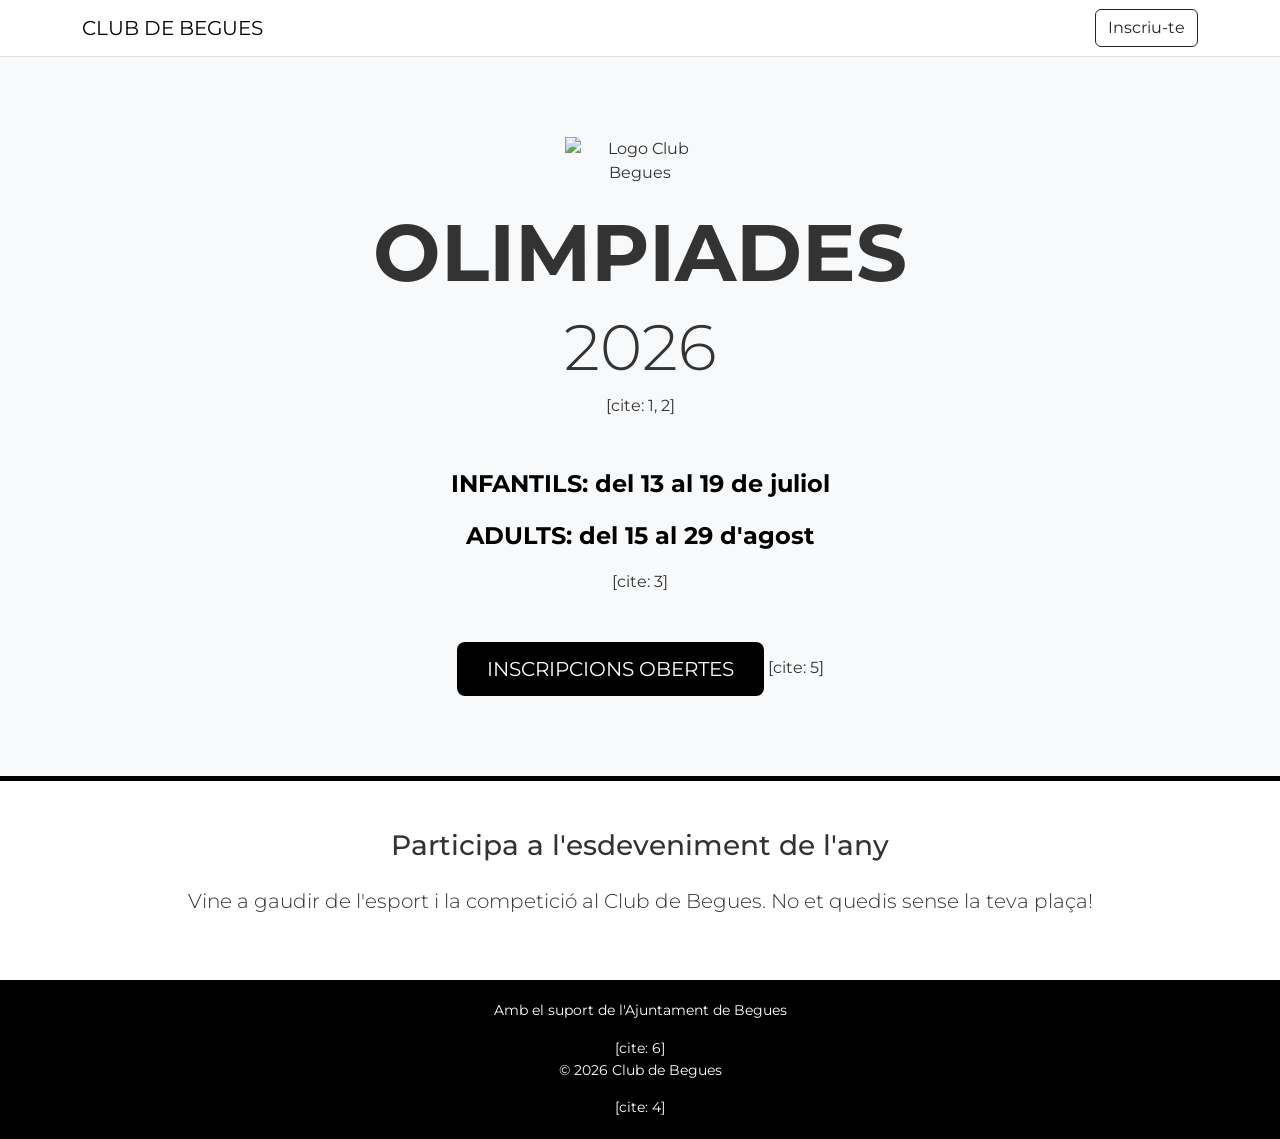
==== index.html @ 3ad5bae1 "index i inscripcions" ====
<!DOCTYPE html>
<html lang="ca">
<head>
    <meta charset="UTF-8">
    <meta name="viewport" content="width=device-width, initial-scale=1.0">
    <title>Olimpíades 2026 - Club de Begues</title>
    <link href="https://cdn.jsdelivr.net/npm/bootstrap@5.3.0/dist/css/bootstrap.min.css" rel="stylesheet">
    <link href="https://fonts.googleapis.com/css2?family=Montserrat:wght@400;700&display=swap" rel="stylesheet">
    <style>
        body { font-family: 'Montserrat', sans-serif; color: #333; }
        .navbar { background-color: #fff; border-bottom: 1px solid #ddd; }
        .hero-section { 
            padding: 80px 0; 
            text-align: center; 
            background: #f8f9fa;
            border-bottom: 5px solid #000;
        }
        .logo-cartel { max-width: 150px; margin-bottom: 20px; }
        .event-date { font-size: 1.5rem; font-weight: bold; color: #000; }
        .btn-primary { background-color: #000; border: none; padding: 12px 30px; }
        .btn-primary:hover { background-color: #333; }
        footer { background: #000; color: #fff; padding: 20px 0; font-size: 0.9rem; }
    </style>
</head>
<body>

    <nav class="navbar navbar-expand-lg navbar-light sticky-top">
        <div class="container">
            <a class="navbar-brand" href="index.html">CLUB DE BEGUES</a>
            <div class="ms-auto">
                <a href="inscripcions.html" class="btn btn-outline-dark">Inscriu-te</a>
            </div>
        </div>
    </nav>

    <section class="hero-section">
        <div class="container">
            <img src="https://www.clubdebegues.cat/wp-content/uploads/2021/05/logo-club-begues.png" alt="Logo Club Begues" class="logo-cartel">
            <h1 class="display-1 fw-bold">OLIMPIADES</h1>
            <h2 class="display-3">2026</h2> [cite: 1, 2]
            <div class="my-5">
                <p class="event-date">INFANTILS: del 13 al 19 de juliol</p>
                <p class="event-date">ADULTS: del 15 al 29 d'agost</p> [cite: 3]
            </div>
            <a href="inscripcions.html" class="btn btn-primary btn-lg">INSCRIPCIONS OBERTES</a> [cite: 5]
        </div>
    </section>

    <section class="py-5">
        <div class="container text-center">
            <h3 class="mb-4">Participa a l'esdeveniment de l'any</h3>
            <p class="lead">Vine a gaudir de l'esport i la competició al Club de Begues. No et quedis sense la teva plaça!</p>
        </div>
    </section>

    <footer>
        <div class="container text-center">
            <p>Amb el suport de l'Ajuntament de Begues</p> [cite: 6]
            <p>&copy; 2026 Club de Begues</p> [cite: 4]
        </div>
    </footer>

    <script src="https://cdn.jsdelivr.net/npm/bootstrap@5.3.0/dist/js/bootstrap.bundle.min.js"></script>
</body>
</html>
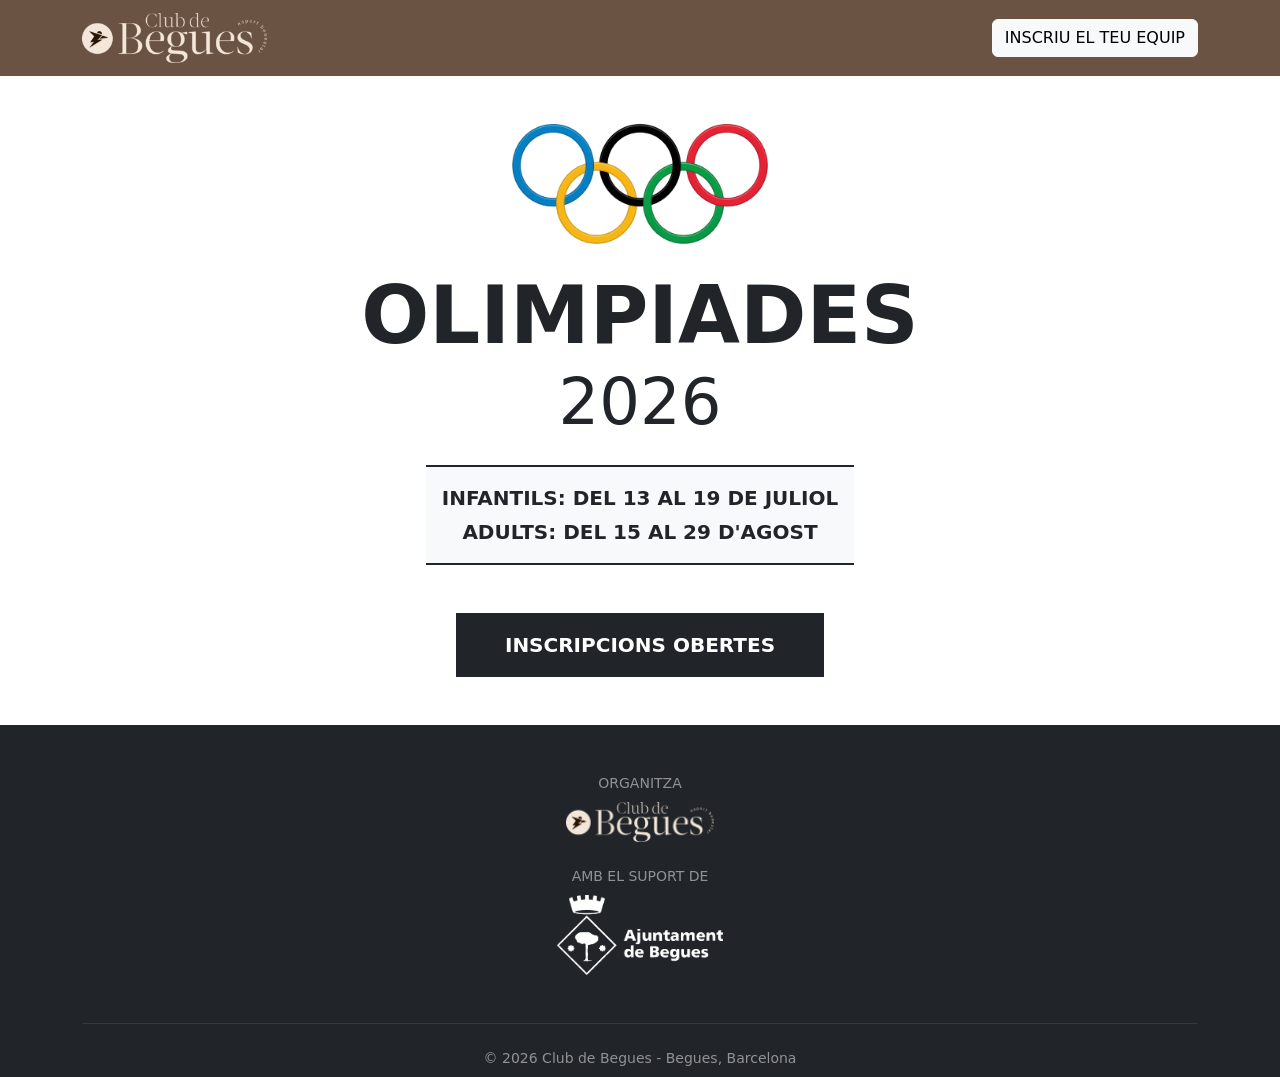
==== commit 5efe1c19: "pagina acabada" ====
--- a/index.html
+++ b/index.html
@@ -5,61 +5,49 @@
     <meta name="viewport" content="width=device-width, initial-scale=1.0">
     <title>Olimpíades 2026 - Club de Begues</title>
     <link href="https://cdn.jsdelivr.net/npm/bootstrap@5.3.0/dist/css/bootstrap.min.css" rel="stylesheet">
-    <link href="https://fonts.googleapis.com/css2?family=Montserrat:wght@400;700&display=swap" rel="stylesheet">
-    <style>
-        body { font-family: 'Montserrat', sans-serif; color: #333; }
-        .navbar { background-color: #fff; border-bottom: 1px solid #ddd; }
-        .hero-section { 
-            padding: 80px 0; 
-            text-align: center; 
-            background: #f8f9fa;
-            border-bottom: 5px solid #000;
-        }
-        .logo-cartel { max-width: 150px; margin-bottom: 20px; }
-        .event-date { font-size: 1.5rem; font-weight: bold; color: #000; }
-        .btn-primary { background-color: #000; border: none; padding: 12px 30px; }
-        .btn-primary:hover { background-color: #333; }
-        footer { background: #000; color: #fff; padding: 20px 0; font-size: 0.9rem; }
-    </style>
+    <link rel="stylesheet" href="https://cdnjs.cloudflare.com/ajax/libs/font-awesome/6.0.0/css/all.min.css">
 </head>
 <body>
 
-    <nav class="navbar navbar-expand-lg navbar-light sticky-top">
+    <nav class="navbar navbar-expand-lg navbar-dark sticky-top" style="background-color: #6B5344;">
         <div class="container">
-            <a class="navbar-brand" href="index.html">CLUB DE BEGUES</a>
+            <a class="navbar-brand" href="index.html">
+                <img src="img/logo_club.png" alt="Club de Begues" height="50">
+            </a>
             <div class="ms-auto">
-                <a href="inscripcions.html" class="btn btn-outline-dark">Inscriu-te</a>
+                <a href="inscripcions.html" class="btn btn-light">INSCRIU EL TEU EQUIP</a>
             </div>
         </div>
     </nav>
 
-    <section class="hero-section">
+    <section class="py-5 text-center bg-white">
         <div class="container">
-            <img src="https://www.clubdebegues.cat/wp-content/uploads/2021/05/logo-club-begues.png" alt="Logo Club Begues" class="logo-cartel">
-            <h1 class="display-1 fw-bold">OLIMPIADES</h1>
-            <h2 class="display-3">2026</h2> [cite: 1, 2]
-            <div class="my-5">
-                <p class="event-date">INFANTILS: del 13 al 19 de juliol</p>
-                <p class="event-date">ADULTS: del 15 al 29 d'agost</p> [cite: 3]
+            <img src="img/aros_olimpicos.png" alt="Aros olímpics" class="mb-4" style="max-height: 120px;">
+
+            <h1 class="display-1 fw-bold mb-0">OLIMPIADES</h1>
+            <h2 class="display-3 fw-normal mb-4">2026</h2>
+
+            <div class="bg-light border-top border-bottom border-dark border-2 p-3 d-inline-block mb-5">
+                <p class="fs-5 fw-bold mb-1 text-uppercase">Infantils: del 13 al 19 de juliol</p>
+                <p class="fs-5 fw-bold mb-0 text-uppercase">Adults: del 15 al 29 d'agost</p>
             </div>
-            <a href="inscripcions.html" class="btn btn-primary btn-lg">INSCRIPCIONS OBERTES</a> [cite: 5]
+
+            <div class="d-block">
+                <a href="inscripcions.html" class="btn btn-dark btn-lg px-5 py-3 fw-bold rounded-0">INSCRIPCIONS OBERTES</a>
+            </div>
         </div>
     </section>
 
-    <section class="py-5">
+    <footer class="bg-dark text-white pt-5 pb-2">
         <div class="container text-center">
-            <h3 class="mb-4">Participa a l'esdeveniment de l'any</h3>
-            <p class="lead">Vine a gaudir de l'esport i la competició al Club de Begues. No et quedis sense la teva plaça!</p>
-        </div>
-    </section>
-
-    <footer>
-        <div class="container text-center">
-            <p>Amb el suport de l'Ajuntament de Begues</p> [cite: 6]
-            <p>&copy; 2026 Club de Begues</p> [cite: 4]
+            <p class="text-white-50 small text-uppercase mb-2">Organitza</p>
+            <img src="img/logo_club.png" alt="Club de Begues" class="mb-4" height="40">
+            <p class="text-white-50 small text-uppercase mb-2">Amb el suport de</p>
+            <img src="img/logo_ajuntament.png" alt="Ajuntament de Begues" class="mb-4" height="80">
+            <hr class="border-secondary my-4">
+            <p class="small text-white-50 mb-0">&copy; 2026 Club de Begues - Begues, Barcelona</p>
         </div>
     </footer>
 
-    <script src="https://cdn.jsdelivr.net/npm/bootstrap@5.3.0/dist/js/bootstrap.bundle.min.js"></script>
 </body>
 </html>
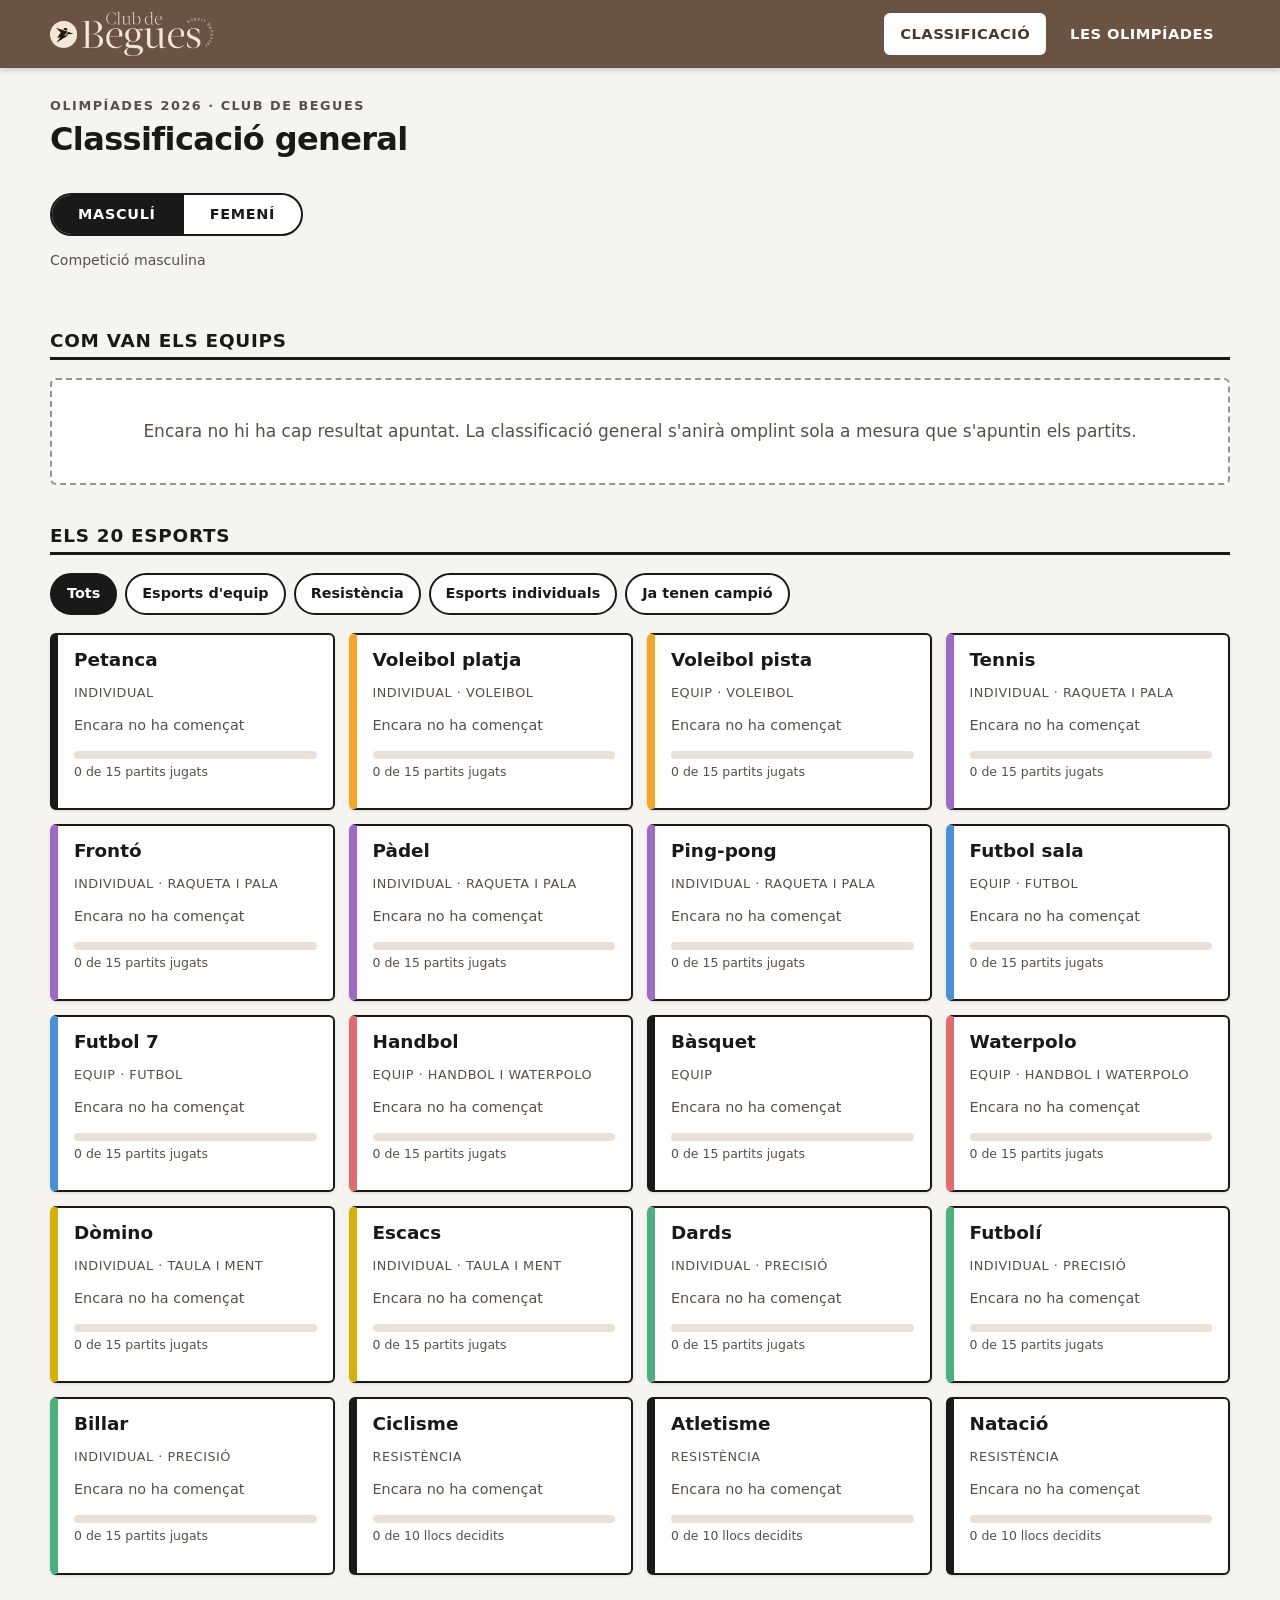
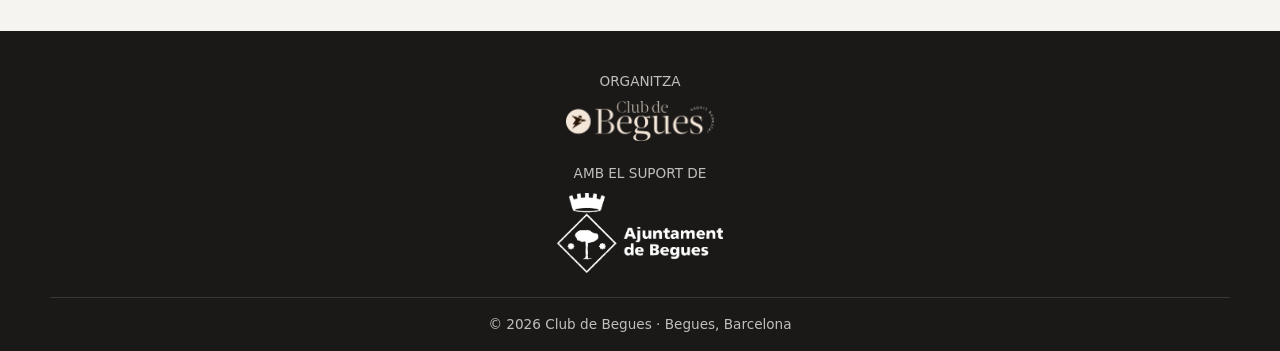
==== commit 3aa897a9: "femeni" ====
--- a/index.html
+++ b/index.html
@@ -3,51 +3,64 @@
 <head>
     <meta charset="UTF-8">
     <meta name="viewport" content="width=device-width, initial-scale=1.0">
-    <title>Olimpíades 2026 - Club de Begues</title>
-    <link href="https://cdn.jsdelivr.net/npm/bootstrap@5.3.0/dist/css/bootstrap.min.css" rel="stylesheet">
-    <link rel="stylesheet" href="https://cdnjs.cloudflare.com/ajax/libs/font-awesome/6.0.0/css/all.min.css">
+    <title>Classificació · Olimpíades 2026 - Club de Begues</title>
+    <meta name="description" content="Classificació general i quadres dels 20 esports de les Olimpíades 2026 del Club de Begues.">
+    <link rel="stylesheet" href="css/estilos.css">
 </head>
 <body>
 
-    <nav class="navbar navbar-expand-lg navbar-dark sticky-top" style="background-color: #6B5344;">
-        <div class="container">
-            <a class="navbar-brand" href="index.html">
-                <img src="img/logo_club.png" alt="Club de Begues" height="50">
-            </a>
-            <div class="ms-auto">
-                <a href="inscripcions.html" class="btn btn-light">INSCRIU EL TEU EQUIP</a>
+    <header class="barra">
+        <div class="contenidor">
+            <a href="index.html"><img src="img/logo_club.png" alt="Club de Begues"></a>
+            <nav>
+                <a href="index.html" aria-current="page">Classificació</a>
+                <a href="portada.html">Les Olimpíades</a>
+            </nav>
+        </div>
+    </header>
+
+    <main class="contenidor">
+
+        <div class="titol-pagina">
+            <p class="sobretitol">Olimpíades 2026 · Club de Begues</p>
+            <h1>Classificació general</h1>
+            <div id="selector"></div>
+            <p id="subtitol" class="nota" style="margin-top:10px"></p>
+        </div>
+
+        <div id="errors" hidden></div>
+
+        <noscript>
+            <div class="avis">
+                <h3>Cal activar el JavaScript</h3>
+                <p>Aquesta pàgina calcula la classificació al mateix navegador. Sense JavaScript no es pot mostrar.</p>
             </div>
-        </div>
-    </nav>
+        </noscript>
 
-    <section class="py-5 text-center bg-white">
-        <div class="container">
-            <img src="img/aros_olimpicos.png" alt="Aros olímpics" class="mb-4" style="max-height: 120px;">
+        <section class="seccio">
+            <h2>Com van els equips</h2>
+            <div id="general"><p class="carregant">Carregant les dades…</p></div>
+        </section>
 
-            <h1 class="display-1 fw-bold mb-0">OLIMPIADES</h1>
-            <h2 class="display-3 fw-normal mb-4">2026</h2>
+        <section class="seccio">
+            <h2>Els 20 esports</h2>
+            <div id="filtres" class="filtres"></div>
+            <div id="reixa" class="reixa"></div>
+        </section>
 
-            <div class="bg-light border-top border-bottom border-dark border-2 p-3 d-inline-block mb-5">
-                <p class="fs-5 fw-bold mb-1 text-uppercase">Infantils: del 13 al 19 de juliol</p>
-                <p class="fs-5 fw-bold mb-0 text-uppercase">Adults: del 15 al 29 d'agost</p>
-            </div>
+    </main>
 
-            <div class="d-block">
-                <a href="inscripcions.html" class="btn btn-dark btn-lg px-5 py-3 fw-bold rounded-0">INSCRIPCIONS OBERTES</a>
-            </div>
-        </div>
-    </section>
-
-    <footer class="bg-dark text-white pt-5 pb-2">
-        <div class="container text-center">
-            <p class="text-white-50 small text-uppercase mb-2">Organitza</p>
-            <img src="img/logo_club.png" alt="Club de Begues" class="mb-4" height="40">
-            <p class="text-white-50 small text-uppercase mb-2">Amb el suport de</p>
-            <img src="img/logo_ajuntament.png" alt="Ajuntament de Begues" class="mb-4" height="80">
-            <hr class="border-secondary my-4">
-            <p class="small text-white-50 mb-0">&copy; 2026 Club de Begues - Begues, Barcelona</p>
+    <footer class="peu">
+        <div class="contenidor">
+            <p>Organitza</p>
+            <img src="img/logo_club.png" alt="Club de Begues" height="40">
+            <p>Amb el suport de</p>
+            <img src="img/logo_ajuntament.png" alt="Ajuntament de Begues" height="80">
+            <hr>
+            <p class="credit">&copy; 2026 Club de Begues · Begues, Barcelona</p>
         </div>
     </footer>
 
+    <script type="module" src="js/general.js"></script>
 </body>
 </html>
--- a/css/estilos.css
+++ b/css/estilos.css
@@ -0,0 +1,463 @@
+/* estilos.css — Olimpíades Club de Begues. CSS propi, sense dependències. */
+
+:root {
+  --marro: #6b5344;
+  --marro-fosc: #4a382d;
+  --fosc: #1b1917;
+  --text: #1b1917;
+  --text-suau: #55504a;
+  --fons: #f6f4f1;
+  --paper: #ffffff;
+  --linia: #d6cec4;
+  --linia-forta: #9c9187;
+  --or: #b8860b;
+  --verd: #1e7d4f;
+  --vermell: #a32c2c;
+  --radi: 6px;
+  --ombra: 0 1px 3px rgba(27, 25, 23, 0.12);
+  --gap-quadre: 34px;
+  --amplada-ronda: 178px;
+}
+
+* { box-sizing: border-box; }
+
+html { -webkit-text-size-adjust: 100%; }
+
+body {
+  margin: 0;
+  background: var(--fons);
+  color: var(--text);
+  font-family: system-ui, -apple-system, "Segoe UI", Roboto, "Helvetica Neue", Arial, sans-serif;
+  font-size: 17px;
+  line-height: 1.5;
+}
+
+h1, h2, h3 { line-height: 1.15; margin: 0 0 0.4em; }
+h1 { font-size: 2rem; letter-spacing: -0.02em; }
+h2 { font-size: 1.4rem; }
+h3 { font-size: 1.05rem; }
+a { color: var(--marro-fosc); }
+
+.contenidor { width: min(1180px, 100% - 32px); margin-inline: auto; }
+
+/* ---------- Capçalera i peu ---------- */
+
+.barra {
+  position: sticky;
+  top: 0;
+  z-index: 20;
+  background: var(--marro);
+  box-shadow: 0 2px 6px rgba(0, 0, 0, 0.18);
+}
+.barra .contenidor {
+  display: flex;
+  align-items: center;
+  gap: 12px;
+  min-height: 68px;
+  flex-wrap: wrap;
+  padding-block: 8px;
+}
+.barra img { height: 44px; display: block; }
+.barra nav { margin-left: auto; display: flex; gap: 8px; flex-wrap: wrap; }
+.barra nav a {
+  color: #fff;
+  text-decoration: none;
+  font-weight: 600;
+  font-size: 0.92rem;
+  text-transform: uppercase;
+  letter-spacing: 0.03em;
+  padding: 8px 14px;
+  border-radius: var(--radi);
+  border: 2px solid transparent;
+}
+.barra nav a:hover { background: rgba(255, 255, 255, 0.14); }
+.barra nav a[aria-current="page"] { background: #fff; color: var(--marro-fosc); }
+
+.peu {
+  margin-top: 56px;
+  background: var(--fosc);
+  color: #fff;
+  text-align: center;
+  padding: 40px 0 16px;
+}
+.peu p { color: rgba(255, 255, 255, 0.72); font-size: 0.85rem; text-transform: uppercase; margin: 0 0 10px; }
+.peu img { display: block; margin: 0 auto 22px; }
+.peu hr { border: 0; border-top: 1px solid #3a3733; margin: 24px 0 16px; }
+.peu .credit { text-transform: none; margin: 0; }
+
+/* ---------- Caps de pàgina ---------- */
+
+.titol-pagina { padding: 28px 0 4px; }
+.titol-pagina .sobretitol {
+  text-transform: uppercase;
+  letter-spacing: 0.12em;
+  font-size: 0.8rem;
+  font-weight: 700;
+  color: var(--text-suau);
+  margin: 0 0 6px;
+}
+
+.seccio { margin-top: 40px; }
+.seccio > h2 {
+  border-bottom: 3px solid var(--fosc);
+  padding-bottom: 6px;
+  margin-bottom: 18px;
+  text-transform: uppercase;
+  font-size: 1.15rem;
+  letter-spacing: 0.04em;
+}
+
+/* ---------- Avisos ---------- */
+
+.avis {
+  border: 2px solid var(--vermell);
+  border-left-width: 8px;
+  background: #fdf3f3;
+  border-radius: var(--radi);
+  padding: 14px 16px;
+  margin: 20px 0;
+}
+.avis h3 { margin: 0 0 6px; font-size: 1rem; color: var(--vermell); }
+.avis ul { margin: 6px 0 0; padding-left: 20px; font-size: 0.92rem; }
+.avis li + li { margin-top: 4px; }
+.avis .ajuda { margin: 10px 0 0; font-size: 0.88rem; color: var(--text-suau); }
+
+.buit {
+  background: var(--paper);
+  border: 2px dashed var(--linia-forta);
+  border-radius: var(--radi);
+  padding: 22px;
+  text-align: center;
+  color: var(--text-suau);
+}
+
+.carregant { padding: 40px 0; text-align: center; color: var(--text-suau); }
+
+/* ---------- Taules ---------- */
+
+.taula-scroll { overflow-x: auto; background: var(--paper); border: 2px solid var(--fosc); border-radius: var(--radi); }
+table { border-collapse: collapse; width: 100%; background: var(--paper); }
+th, td { padding: 10px 12px; text-align: left; border-bottom: 1px solid var(--linia); white-space: nowrap; }
+thead th {
+  background: var(--fosc);
+  color: #fff;
+  font-size: 0.78rem;
+  text-transform: uppercase;
+  letter-spacing: 0.06em;
+  position: sticky;
+  top: 0;
+}
+tbody tr:last-child td { border-bottom: 0; }
+tbody tr:nth-child(even) td { background: #faf8f6; }
+.num { text-align: right; font-variant-numeric: tabular-nums; }
+td.pos { font-weight: 700; width: 1%; color: var(--text-suau); }
+td.punts { font-weight: 700; font-size: 1.05rem; }
+.apagat { color: var(--text-suau); font-weight: 400; }
+
+tr.lider td { background: #fdf6e0 !important; }
+tr.lider td.pos { color: var(--or); }
+tr.lider .nom-equip { font-weight: 800; }
+
+.equip-cel { display: flex; align-items: center; gap: 9px; }
+.punt-color { width: 12px; height: 12px; border-radius: 3px; flex: none; }
+
+/* ---------- Selector de competició ---------- */
+
+.selector {
+  display: inline-flex;
+  border: 2px solid var(--fosc);
+  border-radius: 999px;
+  overflow: hidden;
+  margin: 22px 0 4px;
+  background: var(--paper);
+}
+.selector__opcio {
+  padding: 9px 26px;
+  font-weight: 700;
+  font-size: 0.9rem;
+  text-transform: uppercase;
+  letter-spacing: 0.05em;
+  text-decoration: none;
+  color: var(--fosc);
+}
+.selector__opcio + .selector__opcio { border-left: 2px solid var(--fosc); }
+.selector__opcio:hover { background: #eee9e3; }
+.selector__opcio[aria-current="true"] { background: var(--fosc); color: #fff; }
+
+/* ---------- Jornades de lliga ---------- */
+
+.jornades {
+  display: grid;
+  grid-template-columns: repeat(auto-fill, minmax(240px, 1fr));
+  gap: 16px;
+  align-items: start;
+}
+.jornada h3 {
+  font-size: 0.78rem;
+  text-transform: uppercase;
+  letter-spacing: 0.08em;
+  color: var(--text-suau);
+  margin-bottom: 8px;
+  padding-bottom: 5px;
+  border-bottom: 2px solid var(--linia);
+}
+.jornada .partit + .partit { margin-top: 10px; }
+.jornada .descansa {
+  margin: 10px 0 0;
+  font-size: 0.82rem;
+  color: var(--text-suau);
+  font-style: italic;
+}
+
+/* ---------- Filtres ---------- */
+
+.filtres { display: flex; flex-wrap: wrap; gap: 8px; margin-bottom: 18px; }
+.filtres button {
+  font: inherit;
+  font-size: 0.9rem;
+  font-weight: 600;
+  padding: 8px 15px;
+  border: 2px solid var(--fosc);
+  border-radius: 999px;
+  background: var(--paper);
+  color: var(--fosc);
+  cursor: pointer;
+}
+.filtres button:hover { background: #eee9e3; }
+.filtres button[aria-pressed="true"] { background: var(--fosc); color: #fff; }
+
+/* ---------- Reixa d'esports ---------- */
+
+.reixa {
+  display: grid;
+  grid-template-columns: repeat(auto-fill, minmax(230px, 1fr));
+  gap: 14px;
+}
+.targeta-esport {
+  display: block;
+  position: relative;
+  background: var(--paper);
+  border: 2px solid var(--fosc);
+  border-left: 8px solid var(--accent, var(--fosc));
+  border-radius: var(--radi);
+  padding: 14px 16px;
+  text-decoration: none;
+  color: inherit;
+  box-shadow: var(--ombra);
+}
+.targeta-esport:hover { transform: translateY(-2px); box-shadow: 0 4px 10px rgba(27, 25, 23, 0.18); }
+.targeta-esport h3 { margin: 0 0 2px; font-size: 1.15rem; }
+.targeta-esport .meta { font-size: 0.8rem; color: var(--text-suau); text-transform: uppercase; letter-spacing: 0.04em; }
+.targeta-esport .campio { margin-top: 10px; font-weight: 700; font-size: 0.95rem; }
+.targeta-esport .campio span { color: var(--or); }
+.targeta-esport .sense-campio { margin-top: 10px; font-size: 0.9rem; color: var(--text-suau); }
+
+.progres { margin-top: 12px; }
+.progres .barra-fons { height: 8px; background: #e7e1da; border-radius: 999px; overflow: hidden; }
+.progres .barra-plena { height: 100%; background: var(--accent, var(--fosc)); }
+.progres .xifra { font-size: 0.78rem; color: var(--text-suau); margin-top: 4px; }
+
+/* ---------- Fitxa d'un esport ---------- */
+
+.etiquetes { display: flex; flex-wrap: wrap; gap: 8px; align-items: center; margin-bottom: 6px; }
+.etiqueta {
+  display: inline-block;
+  font-size: 0.78rem;
+  font-weight: 700;
+  text-transform: uppercase;
+  letter-spacing: 0.05em;
+  padding: 4px 10px;
+  border-radius: 999px;
+  border: 2px solid var(--fosc);
+  background: var(--paper);
+}
+.etiqueta--grup { border-color: var(--accent); color: var(--accent-text, var(--fosc)); }
+
+.repartiment { font-size: 0.9rem; color: var(--text-suau); margin: 6px 0 0; }
+.repartiment b { color: var(--text); font-variant-numeric: tabular-nums; }
+
+/* ---------- Quadre ---------- */
+
+.quadre-scroll {
+  overflow-x: auto;
+  padding: 4px 4px 12px;
+  -webkit-overflow-scrolling: touch;
+}
+.quadre {
+  display: flex;
+  gap: var(--gap-quadre);
+  min-width: min-content;
+  align-items: stretch;
+}
+.ronda {
+  flex: 1 1 var(--amplada-ronda);
+  min-width: var(--amplada-ronda);
+  max-width: 250px;
+  display: flex;
+  flex-direction: column;
+}
+.ronda > h3 {
+  text-align: center;
+  font-size: 0.75rem;
+  text-transform: uppercase;
+  letter-spacing: 0.08em;
+  color: var(--text-suau);
+  margin: 0 0 8px;
+  padding-bottom: 6px;
+  border-bottom: 2px solid var(--linia);
+}
+.ronda .caselles { flex: 1; display: flex; flex-direction: column; }
+.casella {
+  flex: 1 0 84px;
+  display: flex;
+  align-items: center;
+  position: relative;
+}
+.casella > .partit { width: 100%; }
+
+/* Connectors del quadre */
+.casella--surt::after,
+.casella--rep::before {
+  content: "";
+  position: absolute;
+  top: 50%;
+  width: calc(var(--gap-quadre) / 2);
+  border-top: 2px solid var(--linia-forta);
+}
+.casella--surt::after { left: 100%; }
+.casella--rep::before { right: 100%; }
+.unio {
+  position: absolute;
+  left: calc(100% + var(--gap-quadre) / 2);
+  top: 50%;
+  height: 100%;
+  border-left: 2px solid var(--linia-forta);
+}
+
+/* Partit */
+.partit {
+  background: var(--paper);
+  border: 2px solid var(--fosc);
+  border-radius: var(--radi);
+  overflow: hidden;
+  box-shadow: var(--ombra);
+}
+.partit .cap {
+  display: flex;
+  justify-content: space-between;
+  align-items: baseline;
+  gap: 8px;
+  background: #efeae4;
+  border-bottom: 2px solid var(--fosc);
+  padding: 3px 8px;
+  font-size: 0.68rem;
+  font-weight: 700;
+  text-transform: uppercase;
+  letter-spacing: 0.06em;
+  color: var(--text-suau);
+}
+.partit .cap .marcador { color: var(--text); letter-spacing: 0; font-size: 0.8rem; }
+.partit .costat {
+  display: flex;
+  justify-content: space-between;
+  align-items: center;
+  gap: 8px;
+  padding: 9px 10px;
+  font-size: 0.95rem;
+}
+.partit .costat + .costat { border-top: 1px solid var(--linia); }
+.partit .costat .nom { overflow: hidden; text-overflow: ellipsis; white-space: nowrap; }
+.partit .costat--guanya { background: #eaf6ef; font-weight: 800; }
+.partit .costat--guanya .nom::after { content: " ✓"; color: var(--verd); }
+.partit .costat--perd { color: var(--text-suau); }
+.partit .costat--incognita .nom { font-style: italic; color: var(--text-suau); font-size: 0.88rem; }
+.partit--bloquejat { border-color: var(--linia-forta); box-shadow: none; }
+.partit--bloquejat .cap { background: #f2efec; border-bottom-color: var(--linia-forta); }
+.partit--pendent .cap::after { content: "pendent"; }
+
+.partits-llocs { display: flex; flex-wrap: wrap; gap: 14px; margin-top: 18px; }
+.partits-llocs > div { flex: 1 1 240px; max-width: 320px; }
+.partits-llocs h3 { font-size: 0.78rem; text-transform: uppercase; letter-spacing: 0.08em; color: var(--text-suau); margin-bottom: 6px; }
+
+.nota { font-size: 0.88rem; color: var(--text-suau); margin: 0 0 14px; }
+
+/* ---------- Portada ---------- */
+
+.portada { background: var(--paper); text-align: center; padding: 56px 0 64px; }
+.portada .aros { max-height: 120px; margin-bottom: 24px; }
+.portada h1 { font-size: clamp(2.8rem, 12vw, 5.5rem); font-weight: 800; margin: 0; letter-spacing: -0.03em; }
+.portada .any { font-size: clamp(2rem, 8vw, 3.6rem); font-weight: 400; margin: 0 0 28px; }
+.portada .dates {
+  display: inline-block;
+  border-top: 2px solid var(--fosc);
+  border-bottom: 2px solid var(--fosc);
+  background: var(--fons);
+  padding: 14px 22px;
+  margin-bottom: 34px;
+}
+.portada .dates p { margin: 0; font-weight: 700; text-transform: uppercase; font-size: 1.05rem; }
+.portada .dates p + p { margin-top: 4px; }
+
+.boto {
+  display: inline-block;
+  background: var(--fosc);
+  color: #fff;
+  text-decoration: none;
+  font-weight: 700;
+  text-transform: uppercase;
+  letter-spacing: 0.05em;
+  padding: 16px 42px;
+  border: 2px solid var(--fosc);
+}
+.boto:hover { background: var(--marro-fosc); border-color: var(--marro-fosc); }
+.boto--clar { background: transparent; color: var(--fosc); }
+.boto--clar:hover { background: var(--fosc); color: #fff; }
+
+.tornar { display: inline-block; margin: 18px 0 0; font-weight: 600; text-decoration: none; }
+.tornar:hover { text-decoration: underline; }
+
+.caixa-info {
+  background: var(--paper);
+  border: 2px solid var(--linia);
+  border-radius: var(--radi);
+  padding: 22px;
+  text-align: center;
+  margin-top: 40px;
+}
+.caixa-info h2 { font-size: 1.15rem; }
+.caixa-info p { margin: 0 auto; max-width: 62ch; }
+
+.duo { display: grid; grid-template-columns: repeat(auto-fit, minmax(260px, 1fr)); gap: 20px; }
+.fitxa {
+  background: var(--paper);
+  border: 2px solid var(--fosc);
+  border-radius: var(--radi);
+  padding: 26px;
+  text-align: center;
+  display: flex;
+  flex-direction: column;
+}
+.fitxa h2 { margin-bottom: 4px; }
+.fitxa .dates-fitxa { color: var(--text-suau); font-weight: 600; }
+.fitxa .boto { margin-top: auto; }
+
+/* ---------- Mòbil ---------- */
+
+@media (max-width: 640px) {
+  body { font-size: 16px; }
+  :root { --gap-quadre: 26px; --amplada-ronda: 158px; }
+  .contenidor { width: calc(100% - 24px); }
+  h1 { font-size: 1.65rem; }
+  .barra .contenidor { min-height: 60px; }
+  .barra img { height: 38px; }
+  .barra nav a { padding: 7px 11px; font-size: 0.82rem; }
+  th, td { padding: 9px 10px; font-size: 0.92rem; }
+  .quadre-scroll { margin-inline: -12px; padding-inline: 12px; }
+  .taula-scroll { border-radius: 0; }
+}
+
+@media print {
+  .barra, .filtres, .peu, .tornar { display: none; }
+  body { background: #fff; }
+  .quadre-scroll { overflow: visible; }
+}
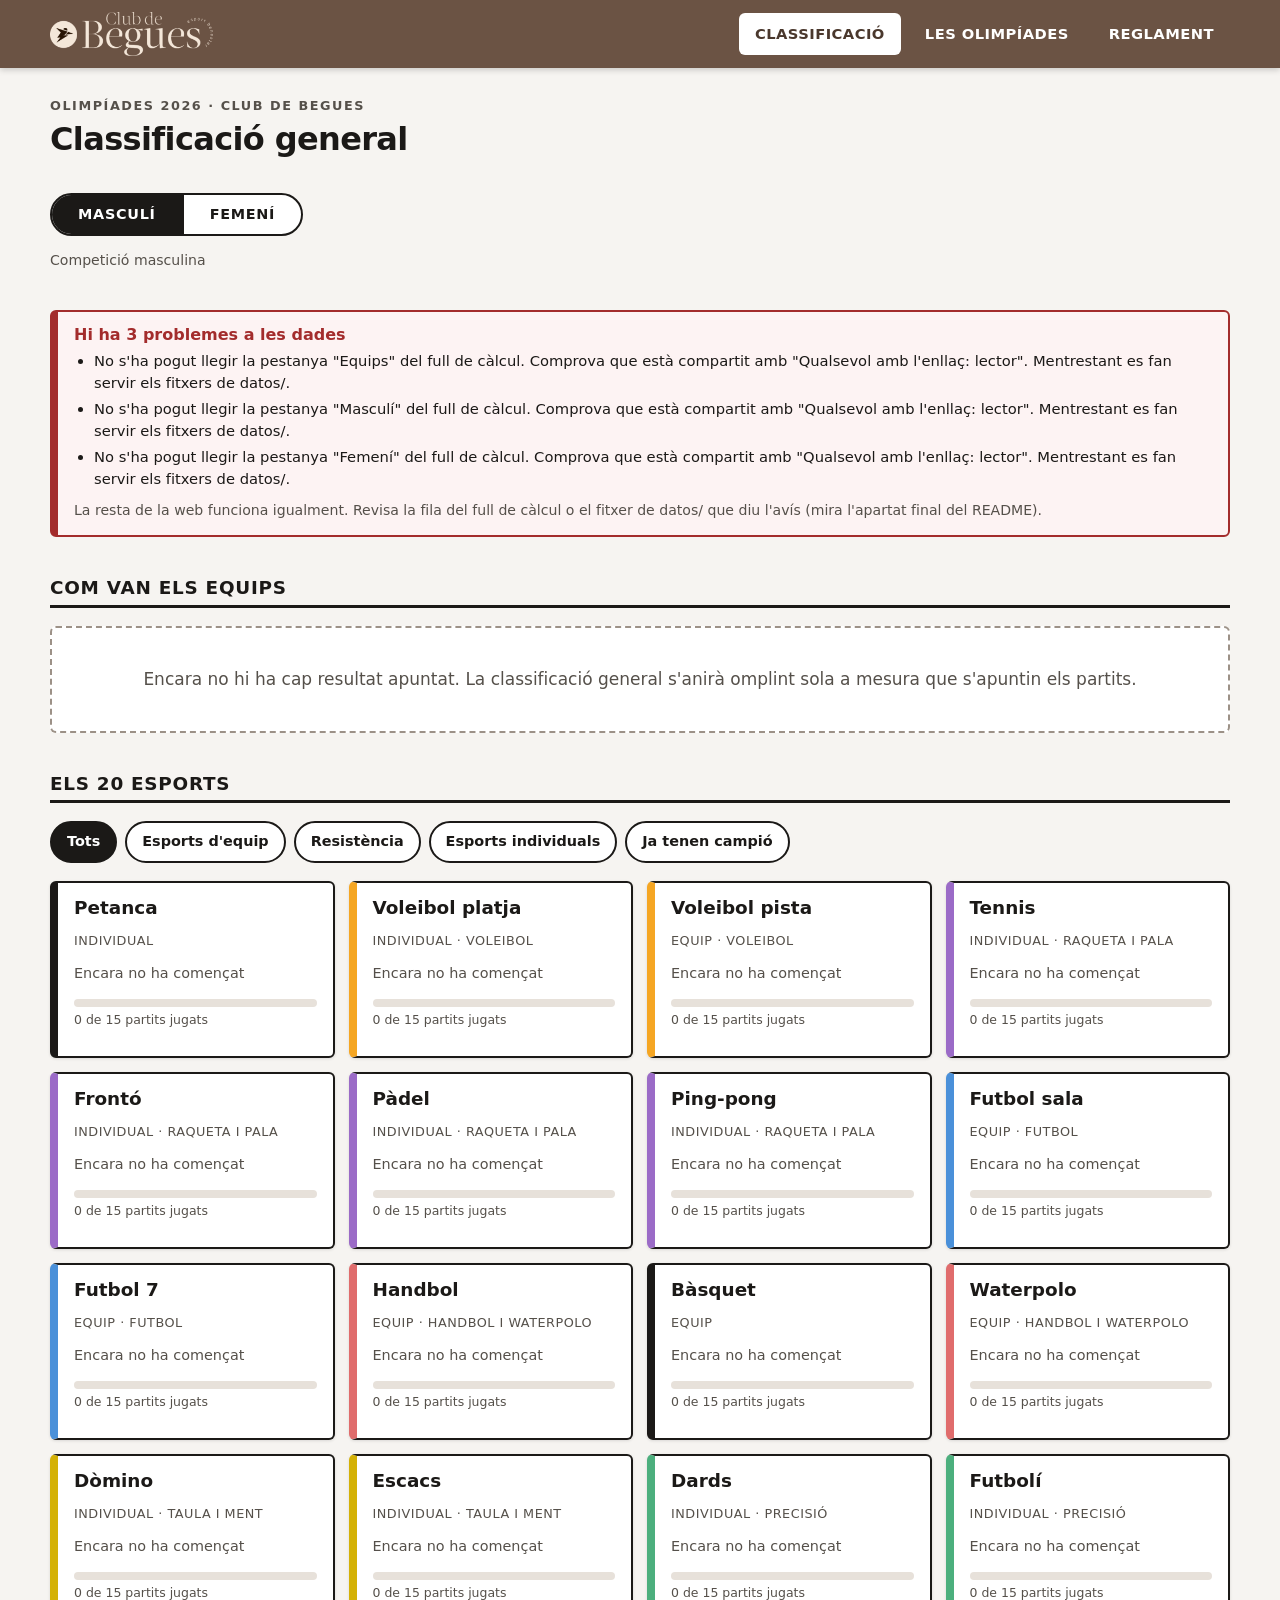
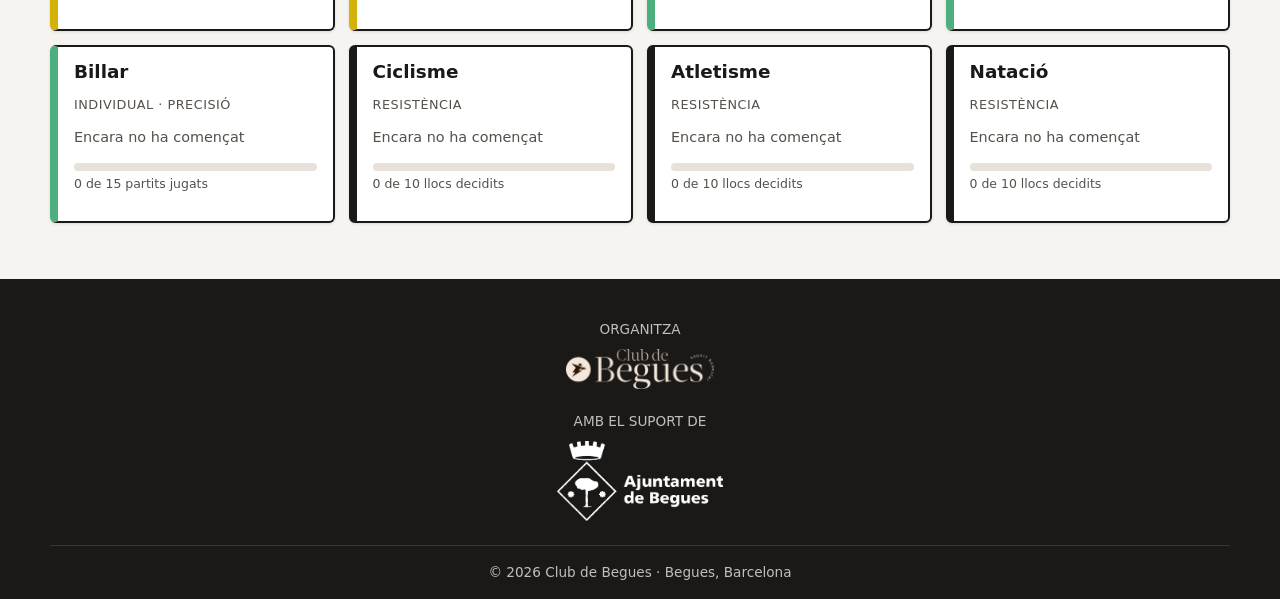
==== commit 86693b14: "reglament" ====
--- a/index.html
+++ b/index.html
@@ -15,6 +15,7 @@
             <nav>
                 <a href="index.html" aria-current="page">Classificació</a>
                 <a href="portada.html">Les Olimpíades</a>
+                <a href="reglament.html">Reglament</a>
             </nav>
         </div>
     </header>
--- a/css/estilos.css
+++ b/css/estilos.css
@@ -21,7 +21,7 @@
 
 * { box-sizing: border-box; }
 
-html { -webkit-text-size-adjust: 100%; }
+html { -webkit-text-size-adjust: 100%; scroll-behavior: smooth; scroll-padding-top: 84px; }
 
 body {
   margin: 0;
@@ -410,6 +410,7 @@
   border: 2px solid var(--fosc);
 }
 .boto:hover { background: var(--marro-fosc); border-color: var(--marro-fosc); }
+.botons { display: flex; flex-wrap: wrap; gap: 12px; justify-content: center; }
 .boto--clar { background: transparent; color: var(--fosc); }
 .boto--clar:hover { background: var(--fosc); color: #fff; }
 
@@ -440,6 +441,99 @@
 .fitxa h2 { margin-bottom: 4px; }
 .fitxa .dates-fitxa { color: var(--text-suau); font-weight: 600; }
 .fitxa .boto { margin-top: auto; }
+
+/* ---------- Reglament ---------- */
+
+.sr-only {
+  position: absolute;
+  width: 1px;
+  height: 1px;
+  padding: 0;
+  margin: -1px;
+  overflow: hidden;
+  clip-path: inset(50%);
+  white-space: nowrap;
+}
+
+.sumari {
+  display: grid;
+  grid-template-columns: repeat(auto-fit, minmax(210px, 1fr));
+  gap: 10px;
+  margin-top: 22px;
+}
+.sumari a {
+  display: block;
+  background: var(--paper);
+  border: 2px solid var(--fosc);
+  border-radius: var(--radi);
+  padding: 10px 14px;
+  text-decoration: none;
+  color: var(--fosc);
+  font-weight: 600;
+  font-size: 0.92rem;
+}
+.sumari a:hover { background: #eee9e3; }
+
+.reglament { max-width: 74ch; }
+.reglament p { margin: 0 0 14px; }
+.reglament ul { margin: 0 0 14px; padding-left: 22px; }
+.reglament li + li { margin-top: 8px; }
+.reglament h3 {
+  margin: 26px 0 10px;
+  text-transform: uppercase;
+  font-size: 0.9rem;
+  letter-spacing: 0.06em;
+  color: var(--text-suau);
+}
+
+.duo-taules {
+  display: grid;
+  grid-template-columns: repeat(auto-fit, minmax(280px, 1fr));
+  gap: 20px;
+  align-items: start;
+  margin-top: 18px;
+}
+.duo-taules h3 {
+  text-transform: uppercase;
+  font-size: 0.85rem;
+  letter-spacing: 0.06em;
+  color: var(--text-suau);
+  margin-bottom: 8px;
+}
+
+.regles-esports {
+  display: grid;
+  grid-template-columns: repeat(auto-fill, minmax(300px, 1fr));
+  gap: 16px;
+  align-items: start;
+}
+.regla {
+  background: var(--paper);
+  border: 2px solid var(--fosc);
+  border-left: 8px solid var(--marro);
+  border-radius: var(--radi);
+  padding: 16px 18px;
+  box-shadow: var(--ombra);
+}
+.regla h3 {
+  margin: 0 0 10px;
+  padding-bottom: 6px;
+  border-bottom: 2px solid var(--linia);
+  text-transform: uppercase;
+  font-size: 1rem;
+  letter-spacing: 0.04em;
+}
+.regla p { margin: 0 0 10px; font-size: 0.95rem; }
+.regla .sub {
+  margin: 14px 0 6px;
+  font-size: 0.78rem;
+  font-weight: 700;
+  text-transform: uppercase;
+  letter-spacing: 0.06em;
+  color: var(--text-suau);
+}
+.regla ul { margin: 0; padding-left: 20px; font-size: 0.95rem; }
+.regla li + li { margin-top: 6px; }
 
 /* ---------- Mòbil ---------- */
 
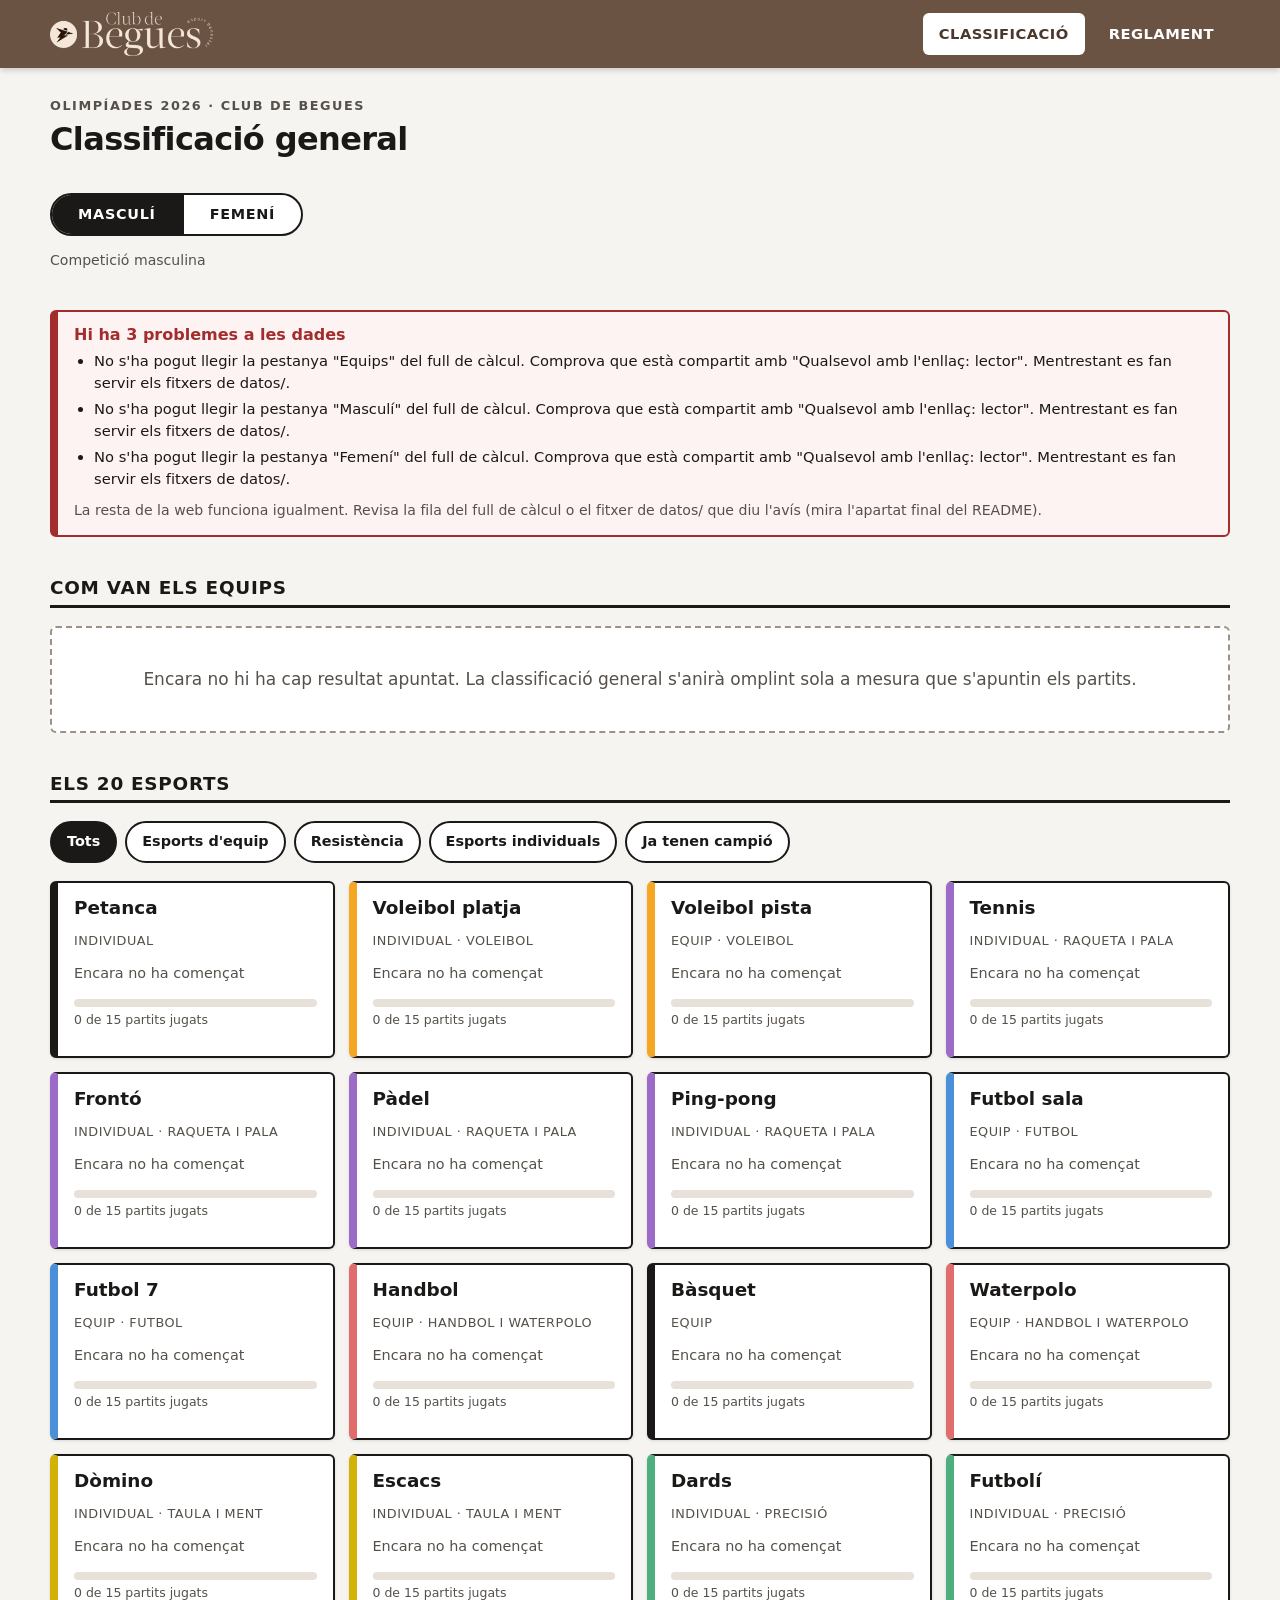
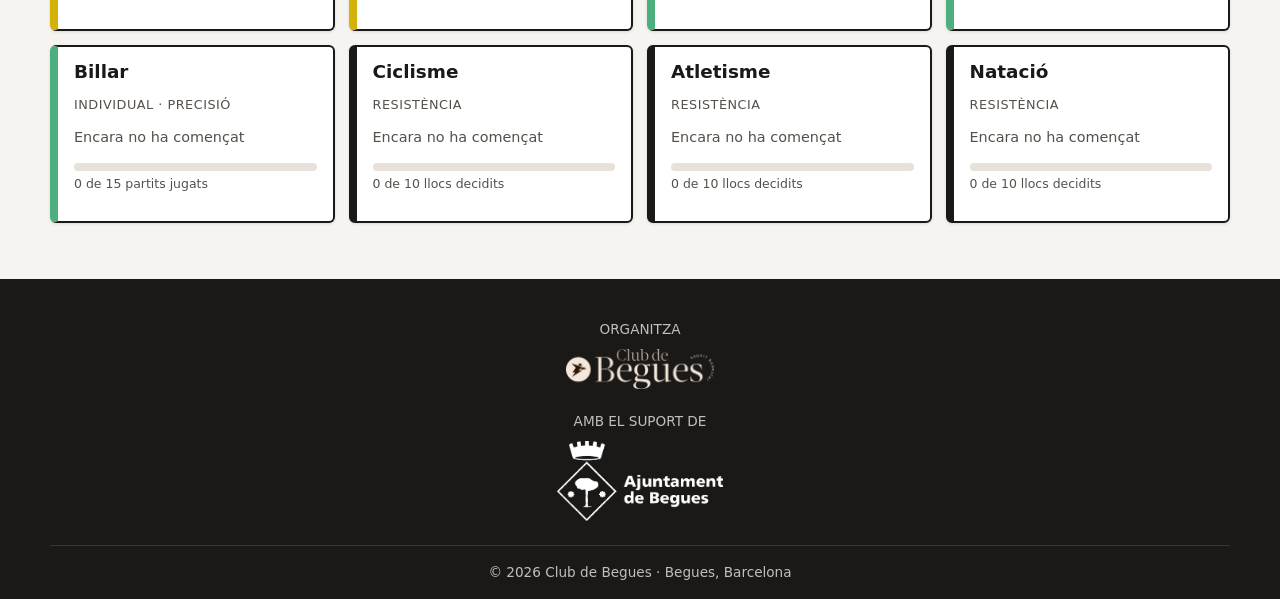
==== commit 8e0d6ea5: "menu i borrat de pantalles inscripcions" ====
--- a/index.html
+++ b/index.html
@@ -6,15 +6,18 @@
     <title>Classificació · Olimpíades 2026 - Club de Begues</title>
     <meta name="description" content="Classificació general i quadres dels 20 esports de les Olimpíades 2026 del Club de Begues.">
     <link rel="stylesheet" href="css/estilos.css">
+    <script src="js/menu.js" defer></script>
 </head>
 <body>
 
     <header class="barra">
         <div class="contenidor">
             <a href="index.html"><img src="img/logo_club.png" alt="Club de Begues"></a>
-            <nav>
+            <button class="menu-boto" id="menu-boto" type="button" aria-label="Obrir el menú" aria-expanded="false" aria-controls="menu-principal">
+                <span></span><span></span><span></span>
+            </button>
+            <nav id="menu-principal">
                 <a href="index.html" aria-current="page">Classificació</a>
-                <a href="portada.html">Les Olimpíades</a>
                 <a href="reglament.html">Reglament</a>
             </nav>
         </div>
--- a/css/estilos.css
+++ b/css/estilos.css
@@ -73,6 +73,34 @@
 .barra nav a:hover { background: rgba(255, 255, 255, 0.14); }
 .barra nav a[aria-current="page"] { background: #fff; color: var(--marro-fosc); }
 
+/* Botó de tres línies (només mòbil) */
+.menu-boto {
+  display: none;
+  margin-left: auto;
+  width: 46px;
+  height: 40px;
+  padding: 0;
+  background: transparent;
+  border: 2px solid rgba(255, 255, 255, 0.35);
+  border-radius: var(--radi);
+  cursor: pointer;
+  flex-direction: column;
+  align-items: center;
+  justify-content: center;
+  gap: 5px;
+}
+.menu-boto span {
+  display: block;
+  width: 22px;
+  height: 2px;
+  background: #fff;
+  border-radius: 2px;
+  transition: transform 0.2s ease, opacity 0.2s ease;
+}
+.menu-boto[aria-expanded="true"] span:nth-child(1) { transform: translateY(7px) rotate(45deg); }
+.menu-boto[aria-expanded="true"] span:nth-child(2) { opacity: 0; }
+.menu-boto[aria-expanded="true"] span:nth-child(3) { transform: translateY(-7px) rotate(-45deg); }
+
 .peu {
   margin-top: 56px;
   background: var(--fosc);
@@ -544,7 +572,21 @@
   h1 { font-size: 1.65rem; }
   .barra .contenidor { min-height: 60px; }
   .barra img { height: 38px; }
-  .barra nav a { padding: 7px 11px; font-size: 0.82rem; }
+  .menu-boto { display: flex; }
+  .barra nav {
+    display: none;
+    order: 3;
+    width: 100%;
+    margin-left: 0;
+    flex-direction: column;
+    gap: 4px;
+    flex-wrap: nowrap;
+    padding-bottom: 10px;
+    border-top: 1px solid rgba(255, 255, 255, 0.2);
+    padding-top: 10px;
+  }
+  .barra nav.obert { display: flex; }
+  .barra nav a { display: block; padding: 12px 14px; font-size: 0.9rem; }
   th, td { padding: 9px 10px; font-size: 0.92rem; }
   .quadre-scroll { margin-inline: -12px; padding-inline: 12px; }
   .taula-scroll { border-radius: 0; }
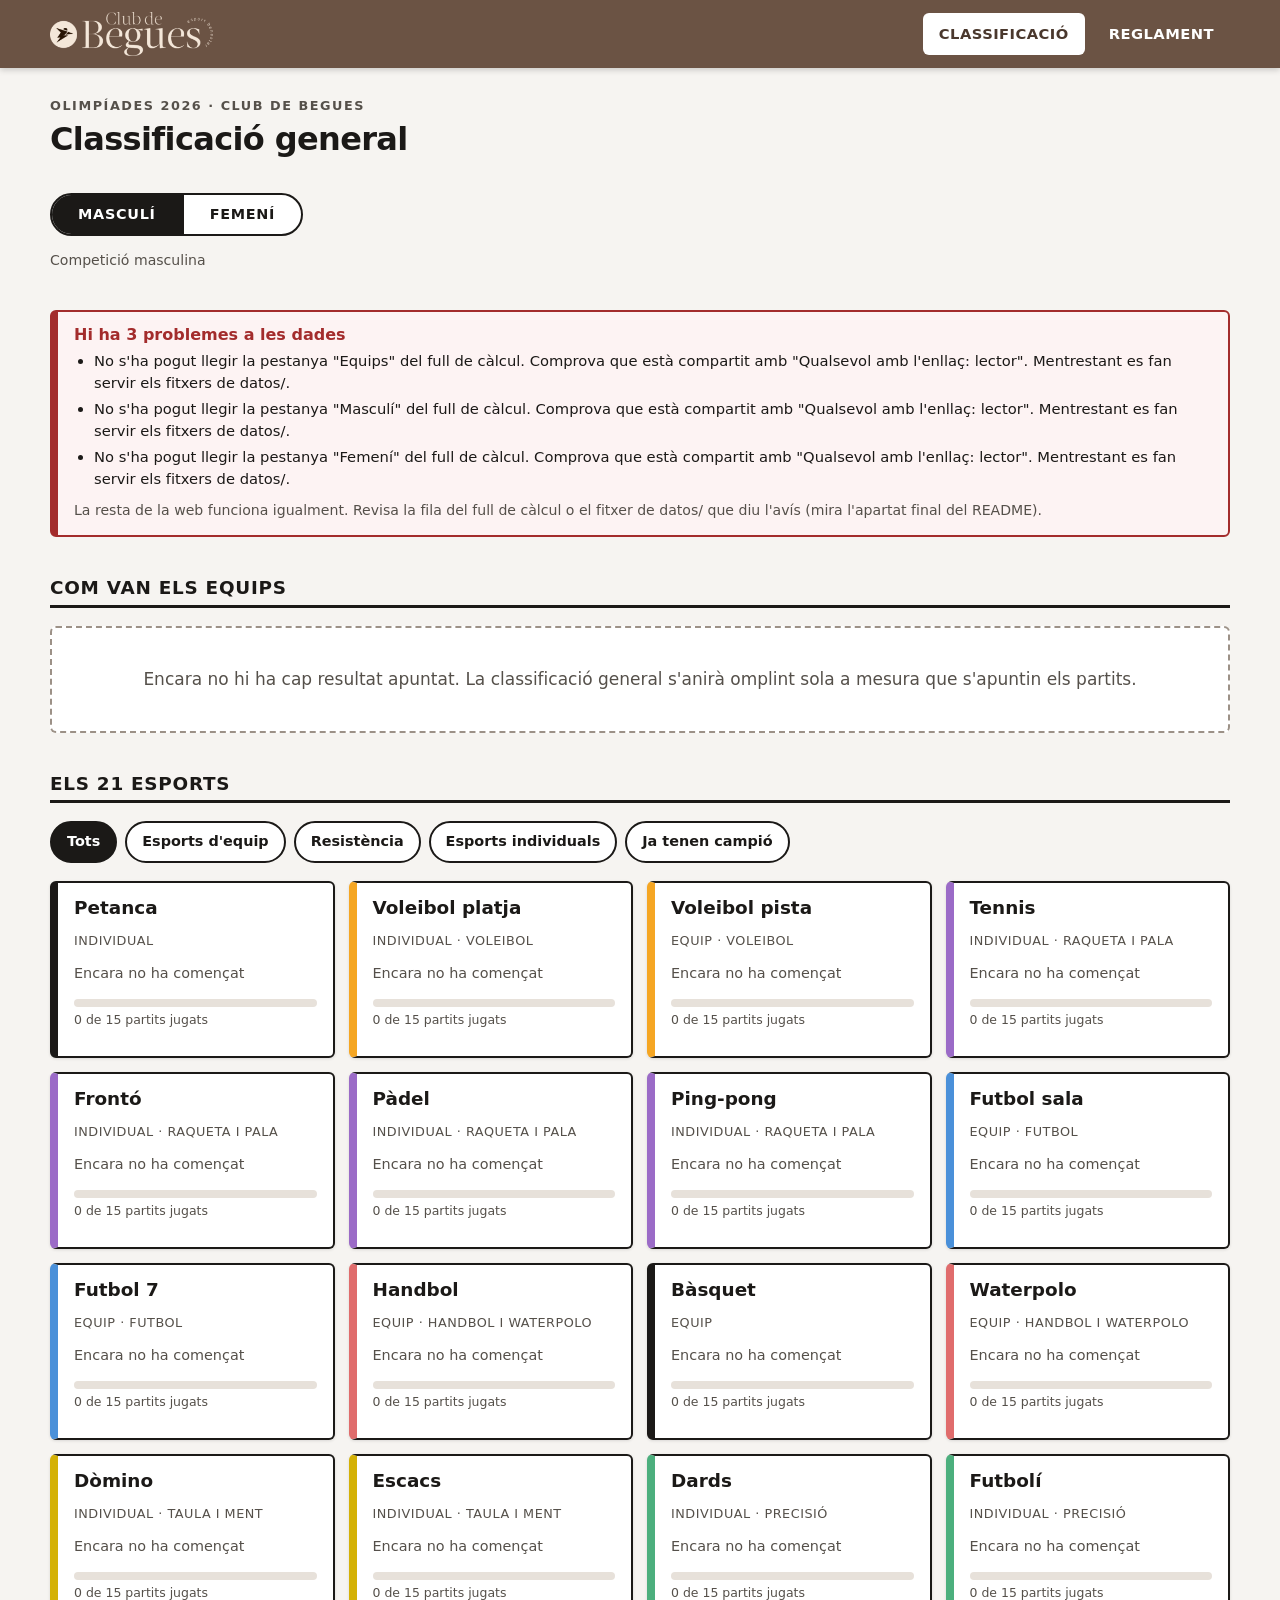
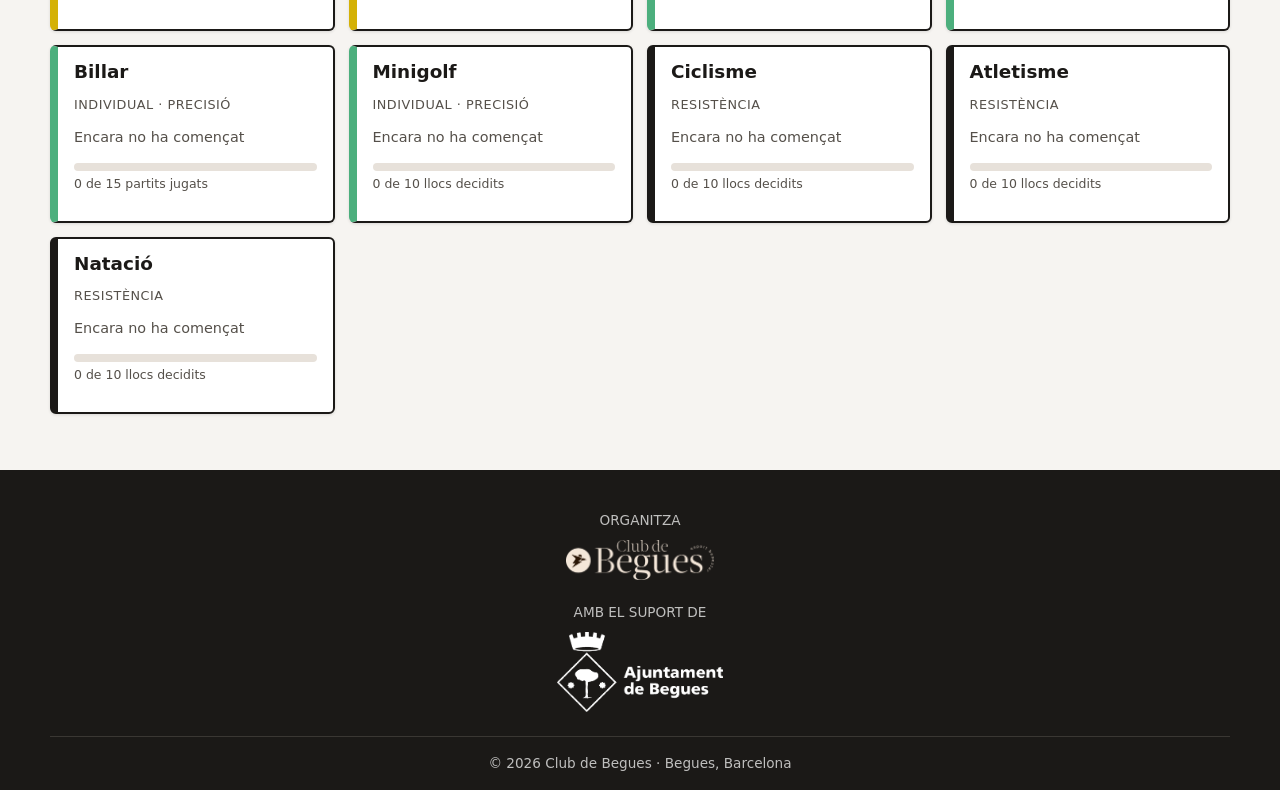
==== commit dfcbd1c5: "minigolf" ====
--- a/index.html
+++ b/index.html
@@ -4,7 +4,7 @@
     <meta charset="UTF-8">
     <meta name="viewport" content="width=device-width, initial-scale=1.0">
     <title>Classificació · Olimpíades 2026 - Club de Begues</title>
-    <meta name="description" content="Classificació general i quadres dels 20 esports de les Olimpíades 2026 del Club de Begues.">
+    <meta name="description" content="Classificació general i quadres dels 21 esports de les Olimpíades 2026 del Club de Begues.">
     <link rel="stylesheet" href="css/estilos.css">
     <script src="js/menu.js" defer></script>
 </head>
@@ -47,7 +47,7 @@
         </section>
 
         <section class="seccio">
-            <h2>Els 20 esports</h2>
+            <h2>Els 21 esports</h2>
             <div id="filtres" class="filtres"></div>
             <div id="reixa" class="reixa"></div>
         </section>
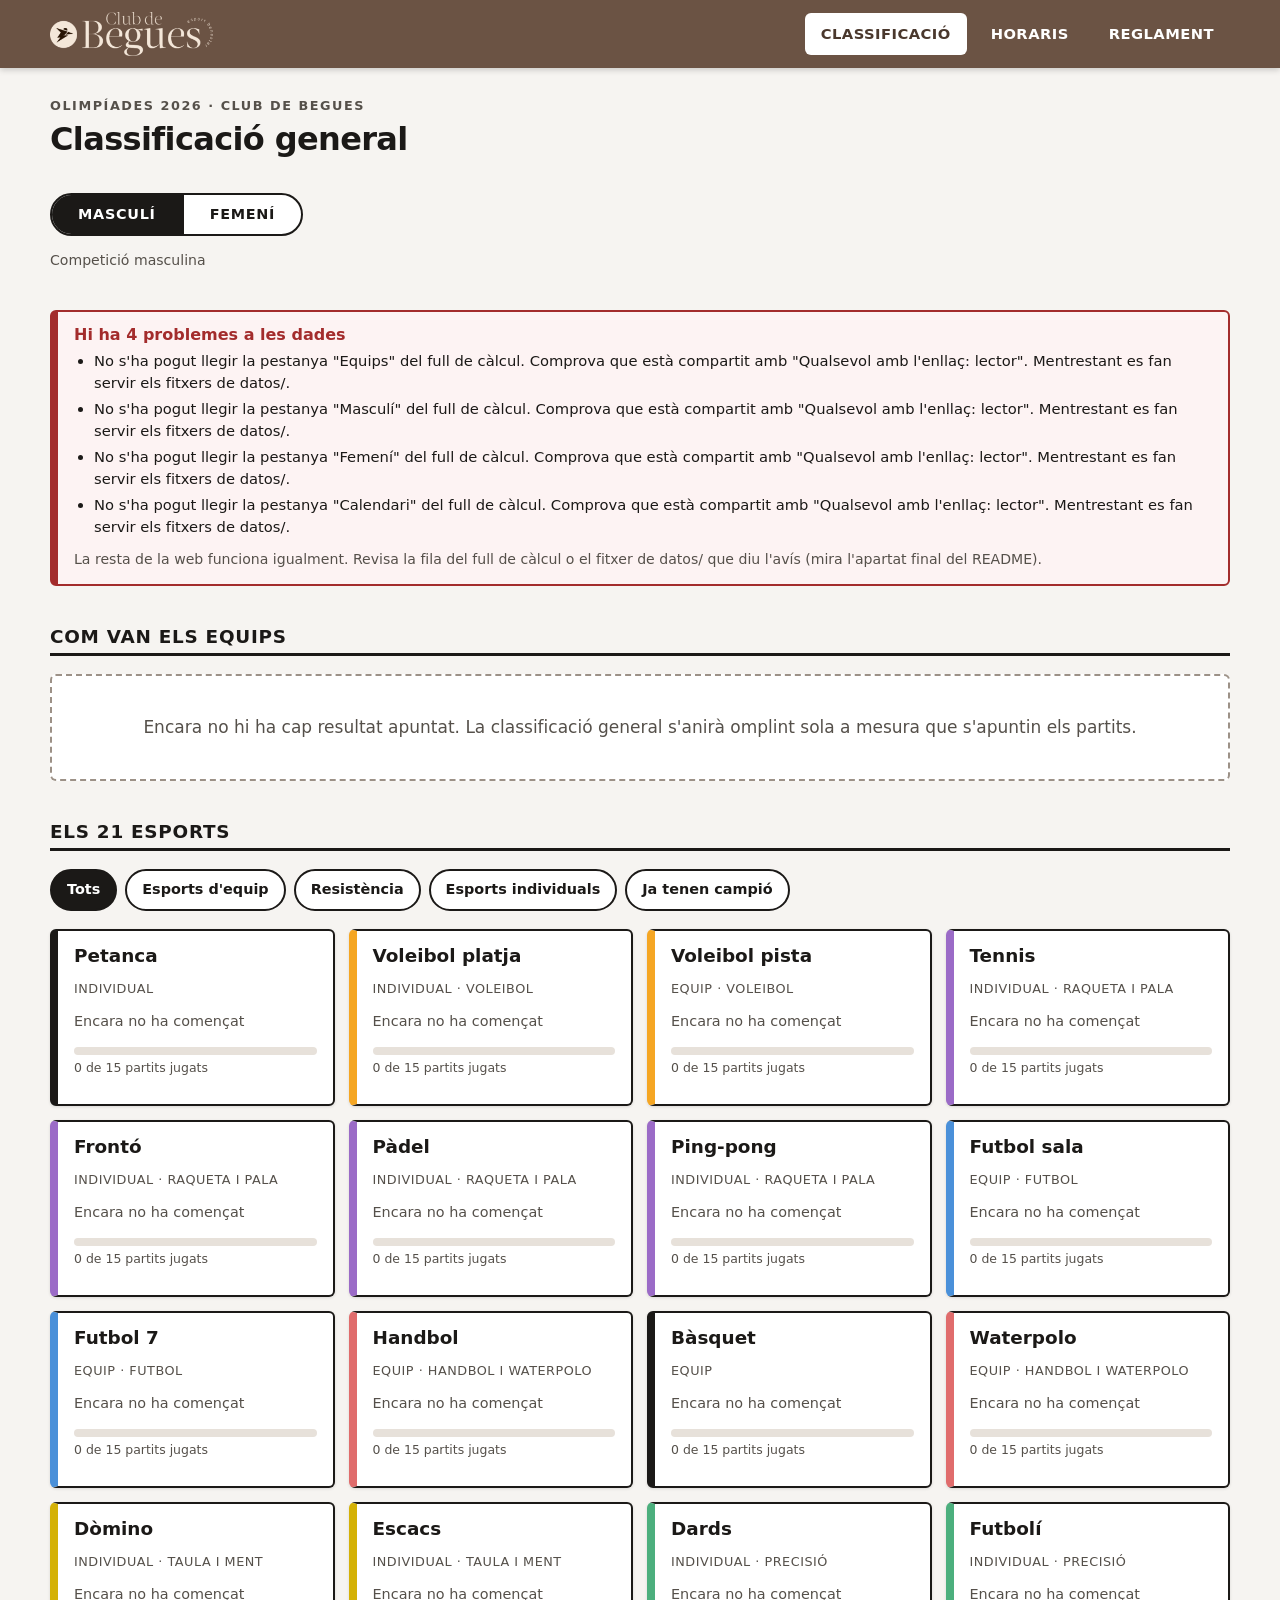
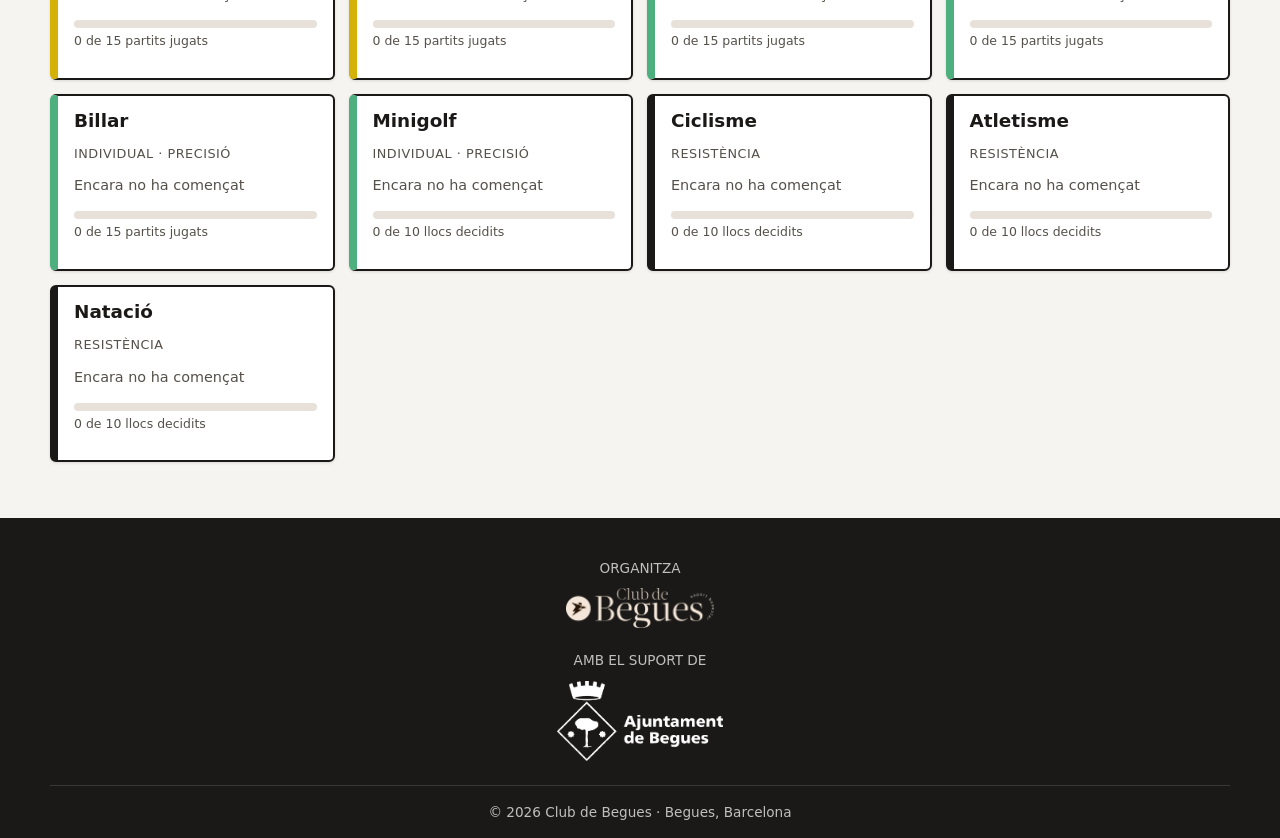
==== commit 2f794acb: "horaris i reglament" ====
--- a/index.html
+++ b/index.html
@@ -18,6 +18,7 @@
             </button>
             <nav id="menu-principal">
                 <a href="index.html" aria-current="page">Classificació</a>
+                <a href="horaris.html">Horaris</a>
                 <a href="reglament.html">Reglament</a>
             </nav>
         </div>
@@ -40,6 +41,12 @@
                 <p>Aquesta pàgina calcula la classificació al mateix navegador. Sense JavaScript no es pot mostrar.</p>
             </div>
         </noscript>
+
+        <section class="seccio" id="seccio-ara" hidden>
+            <h2 id="titol-ara">Ara i després</h2>
+            <div id="ara"></div>
+            <p class="nota" style="margin-top:12px"><a href="horaris.html" id="enllac-horaris">Tots els horaris →</a></p>
+        </section>
 
         <section class="seccio">
             <h2>Com van els equips</h2>
--- a/css/estilos.css
+++ b/css/estilos.css
@@ -409,6 +409,133 @@
 
 .nota { font-size: 0.88rem; color: var(--text-suau); margin: 0 0 14px; }
 
+/* ---------- Horaris ---------- */
+
+.filtres-horaris { display: flex; flex-wrap: wrap; gap: 14px; margin-bottom: 22px; }
+.filtre-camp { display: flex; flex-direction: column; gap: 4px; flex: 1 1 200px; max-width: 280px; }
+.filtre-camp > span {
+  font-size: 0.72rem;
+  font-weight: 700;
+  text-transform: uppercase;
+  letter-spacing: 0.08em;
+  color: var(--text-suau);
+}
+.filtre-camp select {
+  font: inherit;
+  font-size: 0.95rem;
+  padding: 8px 10px;
+  border: 2px solid var(--fosc);
+  border-radius: var(--radi);
+  background: var(--paper);
+  color: var(--text);
+}
+
+.dia { margin-bottom: 34px; }
+.dia h2 {
+  display: flex;
+  align-items: center;
+  flex-wrap: wrap;
+  gap: 10px;
+  font-size: 1.15rem;
+  border-bottom: 3px solid var(--fosc);
+  padding-bottom: 6px;
+  margin-bottom: 0;
+}
+.etiqueta--avui { border-color: var(--verd); color: var(--verd); font-size: 0.68rem; padding: 2px 8px; }
+.dia--passat h2 { border-bottom-color: var(--linia); color: var(--text-suau); }
+
+.franges { display: flex; flex-direction: column; }
+.franja {
+  display: grid;
+  grid-template-columns: 150px 1fr;
+  gap: 16px;
+  padding: 14px 0;
+  border-bottom: 1px solid var(--linia);
+}
+.franja--passat { opacity: 0.55; }
+.franja--ara {
+  background: #eaf6ef;
+  border-bottom-color: var(--verd);
+  box-shadow: inset 3px 0 0 var(--verd);
+  padding-left: 12px;
+  opacity: 1;
+}
+
+.franja-quan { display: flex; flex-direction: column; gap: 2px; }
+.franja-quan .hora { font-weight: 800; font-variant-numeric: tabular-nums; }
+.franja-quan .lloc { font-size: 0.82rem; color: var(--text-suau); }
+.franja-quan .ara {
+  align-self: flex-start;
+  margin-top: 3px;
+  font-size: 0.66rem;
+  font-weight: 800;
+  text-transform: uppercase;
+  letter-spacing: 0.08em;
+  color: var(--paper);
+  background: var(--verd);
+  border-radius: 999px;
+  padding: 2px 8px;
+}
+
+.franja-que { display: flex; flex-direction: column; gap: 12px; min-width: 0; }
+.franja-que .nota { margin: 2px 0 0; }
+.franja-esport {
+  display: inline-block;
+  font-weight: 800;
+  color: var(--text);
+  text-decoration: none;
+  border-bottom: 2px solid var(--linia);
+}
+.franja-esport:hover { border-bottom-color: var(--fosc); }
+
+.franja-partit { display: flex; align-items: baseline; gap: 10px; margin-top: 5px; font-size: 0.95rem; }
+.franja-partit .sigla {
+  flex: none;
+  min-width: 52px;
+  font-size: 0.66rem;
+  font-weight: 700;
+  text-transform: uppercase;
+  letter-spacing: 0.06em;
+  color: var(--text-suau);
+}
+.franja-partit .contra { min-width: 0; }
+.franja-partit .vs { color: var(--text-suau); }
+.franja-partit .equip--guanya { font-weight: 800; }
+.franja-partit .equip--guanya::after { content: " ✓"; color: var(--verd); }
+.franja-partit .equip--perd { color: var(--text-suau); }
+.franja-partit .equip--incognita { font-style: italic; color: var(--text-suau); font-size: 0.9rem; }
+
+.franja--limit .hora { font-size: 0.8rem; text-transform: uppercase; letter-spacing: 0.06em; color: var(--vermell); }
+.franja--limit { border-left: 3px solid var(--vermell); padding-left: 12px; }
+.franja--acte .acte { margin: 0; font-weight: 700; }
+
+/* Els horaris que surten dins la fitxa d'un esport i a la portada. */
+.quan-partit {
+  display: block;
+  padding: 5px 10px;
+  border-top: 1px solid var(--linia);
+  background: #faf8f6;
+  font-size: 0.76rem;
+  color: var(--text-suau);
+  font-variant-numeric: tabular-nums;
+}
+.limits { display: flex; flex-wrap: wrap; gap: 12px; }
+.limits > div {
+  flex: 1 1 220px;
+  max-width: 320px;
+  background: var(--paper);
+  border: 2px solid var(--fosc);
+  border-radius: var(--radi);
+  padding: 10px 12px;
+  box-shadow: var(--ombra);
+}
+.limits .quan { font-weight: 800; }
+.limits p { margin: 2px 0 0; font-size: 0.86rem; color: var(--text-suau); }
+
+.ara-despres { display: flex; flex-direction: column; gap: 0; }
+.ara-despres .franja { grid-template-columns: 120px 1fr; }
+.ara-despres .franja:last-child { border-bottom: none; }
+
 /* ---------- Portada ---------- */
 
 .portada { background: var(--paper); text-align: center; padding: 56px 0 64px; }
@@ -569,6 +696,10 @@
   body { font-size: 16px; }
   :root { --gap-quadre: 26px; --amplada-ronda: 158px; }
   .contenidor { width: calc(100% - 24px); }
+  .franja, .ara-despres .franja { grid-template-columns: 1fr; gap: 6px; }
+  .franja-quan { flex-direction: row; align-items: baseline; gap: 10px; flex-wrap: wrap; }
+  .franja-partit { flex-direction: column; gap: 0; }
+  .franja-partit .sigla { min-width: 0; }
   h1 { font-size: 1.65rem; }
   .barra .contenidor { min-height: 60px; }
   .barra img { height: 38px; }
